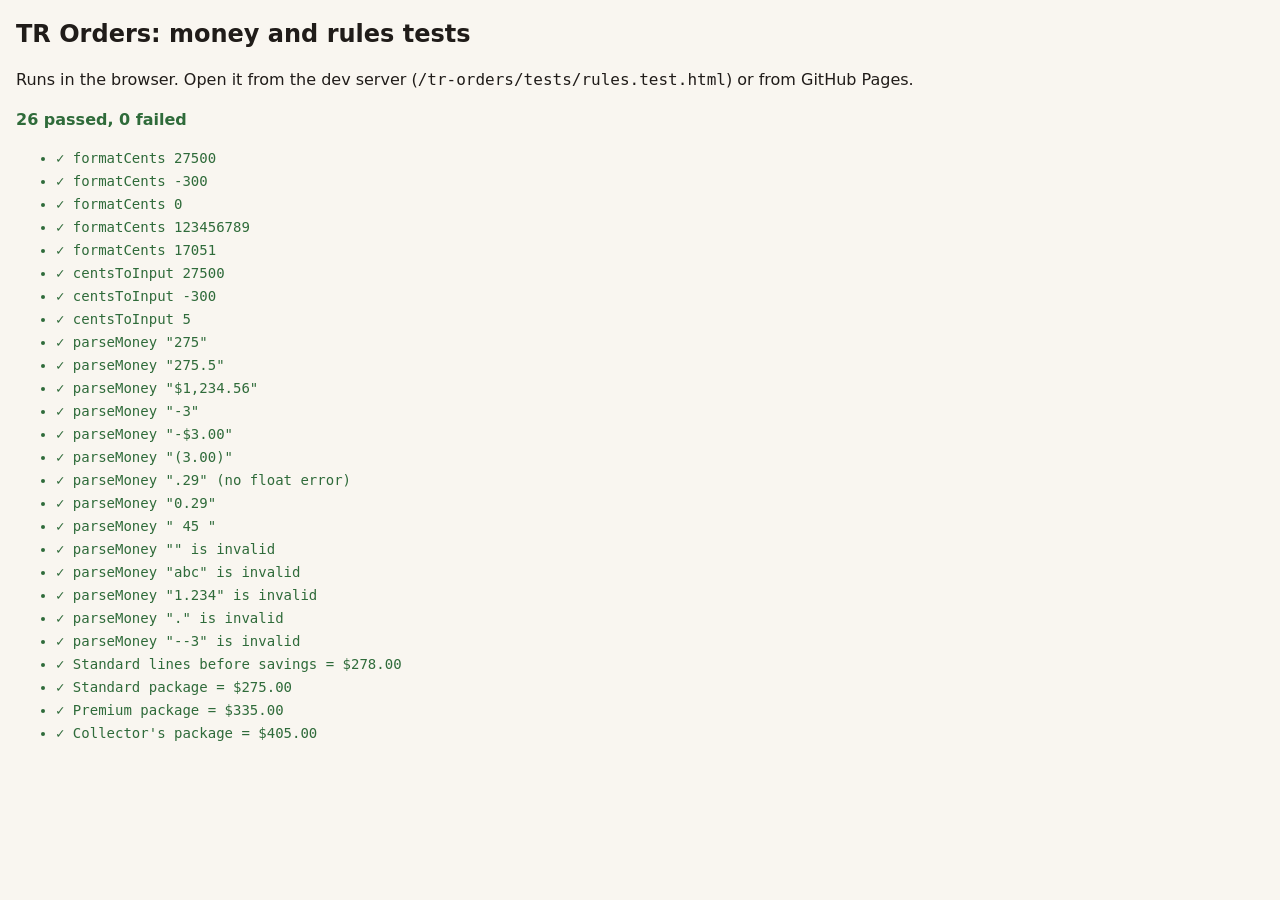
==== tests/rules.test.html @ 29381289 "Milestone 3: catalog and customers Back end (API 0.3.0): customers.save/get/list with phone and emai" ====
<!doctype html>
<html lang="en">
<head>
<meta charset="utf-8">
<meta name="viewport" content="width=device-width, initial-scale=1">
<title>TR Orders Rules Tests</title>
<style>
  body { margin: 0; padding: 16px; background: #F9F6F0; color: #201C19; font: 16px/1.5 -apple-system, system-ui, sans-serif; }
  h1 { font-size: 24px; margin: 0 0 8px; }
  #summary { font-weight: 700; margin: 8px 0 16px; }
  .pass { color: #2F6B3A; } .fail { color: #6E1A1E; }
  li { margin: 2px 0; font-family: ui-monospace, Menlo, monospace; font-size: 14px; }
</style>
</head>
<body>
<h1>TR Orders: money and rules tests</h1>
<p>Runs in the browser. Open it from the dev server (<code>/tr-orders/tests/rules.test.html</code>) or from GitHub Pages.</p>
<div id="summary">Running…</div>
<ul id="results"></ul>
<script type="module">
  import { formatCents, centsToInput, parseMoney, sumCents } from '../js/money.js';

  const results = [];
  const eq = (name, got, want) => results.push({ name, ok: Object.is(got, want) || JSON.stringify(got) === JSON.stringify(want), got, want });

  // formatCents
  eq('formatCents 27500', formatCents(27500), '$275.00');
  eq('formatCents -300', formatCents(-300), '-$3.00');
  eq('formatCents 0', formatCents(0), '$0.00');
  eq('formatCents 123456789', formatCents(123456789), '$1,234,567.89');
  eq('formatCents 17051', formatCents(17051), '$170.51');

  // centsToInput
  eq('centsToInput 27500', centsToInput(27500), '275.00');
  eq('centsToInput -300', centsToInput(-300), '-3.00');
  eq('centsToInput 5', centsToInput(5), '0.05');

  // parseMoney
  eq('parseMoney "275"', parseMoney('275'), 27500);
  eq('parseMoney "275.5"', parseMoney('275.5'), 27550);
  eq('parseMoney "$1,234.56"', parseMoney('$1,234.56'), 123456);
  eq('parseMoney "-3"', parseMoney('-3'), -300);
  eq('parseMoney "-$3.00"', parseMoney('-$3.00'), -300);
  eq('parseMoney "(3.00)"', parseMoney('(3.00)'), -300);
  eq('parseMoney ".29" (no float error)', parseMoney('.29'), 29);
  eq('parseMoney "0.29"', parseMoney('0.29'), 29);
  eq('parseMoney "  45 "', parseMoney('  45 '), 4500);
  eq('parseMoney "" is invalid', parseMoney(''), null);
  eq('parseMoney "abc" is invalid', parseMoney('abc'), null);
  eq('parseMoney "1.234" is invalid', parseMoney('1.234'), null);
  eq('parseMoney "." is invalid', parseMoney('.'), null);
  eq('parseMoney "--3" is invalid', parseMoney('--3'), null);

  // Acceptance 1-3: package totals from the seeded lines (SPEC 14.1)
  const standard = [8500, 1800, 3000, 4000, 4500, 6000, -300].map((amount_cents) => ({ amount_cents }));
  eq('Standard lines before savings = $278.00', sumCents(standard.slice(0, 6)), 27800);
  eq('Standard package = $275.00', sumCents(standard), 27500);
  eq('Premium package = $335.00', sumCents(standard.concat([{ amount_cents: 6000 }])), 33500);
  eq('Collector\'s package = $405.00', sumCents(standard.concat([{ amount_cents: 6000 }, { amount_cents: 7000 }])), 40500);

  const failed = results.filter((r) => !r.ok);
  document.getElementById('results').replaceChildren(...results.map((r) => {
    const li = document.createElement('li');
    li.className = r.ok ? 'pass' : 'fail';
    li.textContent = (r.ok ? '✓ ' : '✗ ') + r.name + (r.ok ? '' : `: got ${JSON.stringify(r.got)}, want ${JSON.stringify(r.want)}`);
    return li;
  }));
  const s = document.getElementById('summary');
  s.textContent = `${results.length - failed.length} passed, ${failed.length} failed`;
  s.className = failed.length ? 'fail' : 'pass';
  window.testResults = { passed: results.length - failed.length, failed: failed.length };
</script>
</body>
</html>
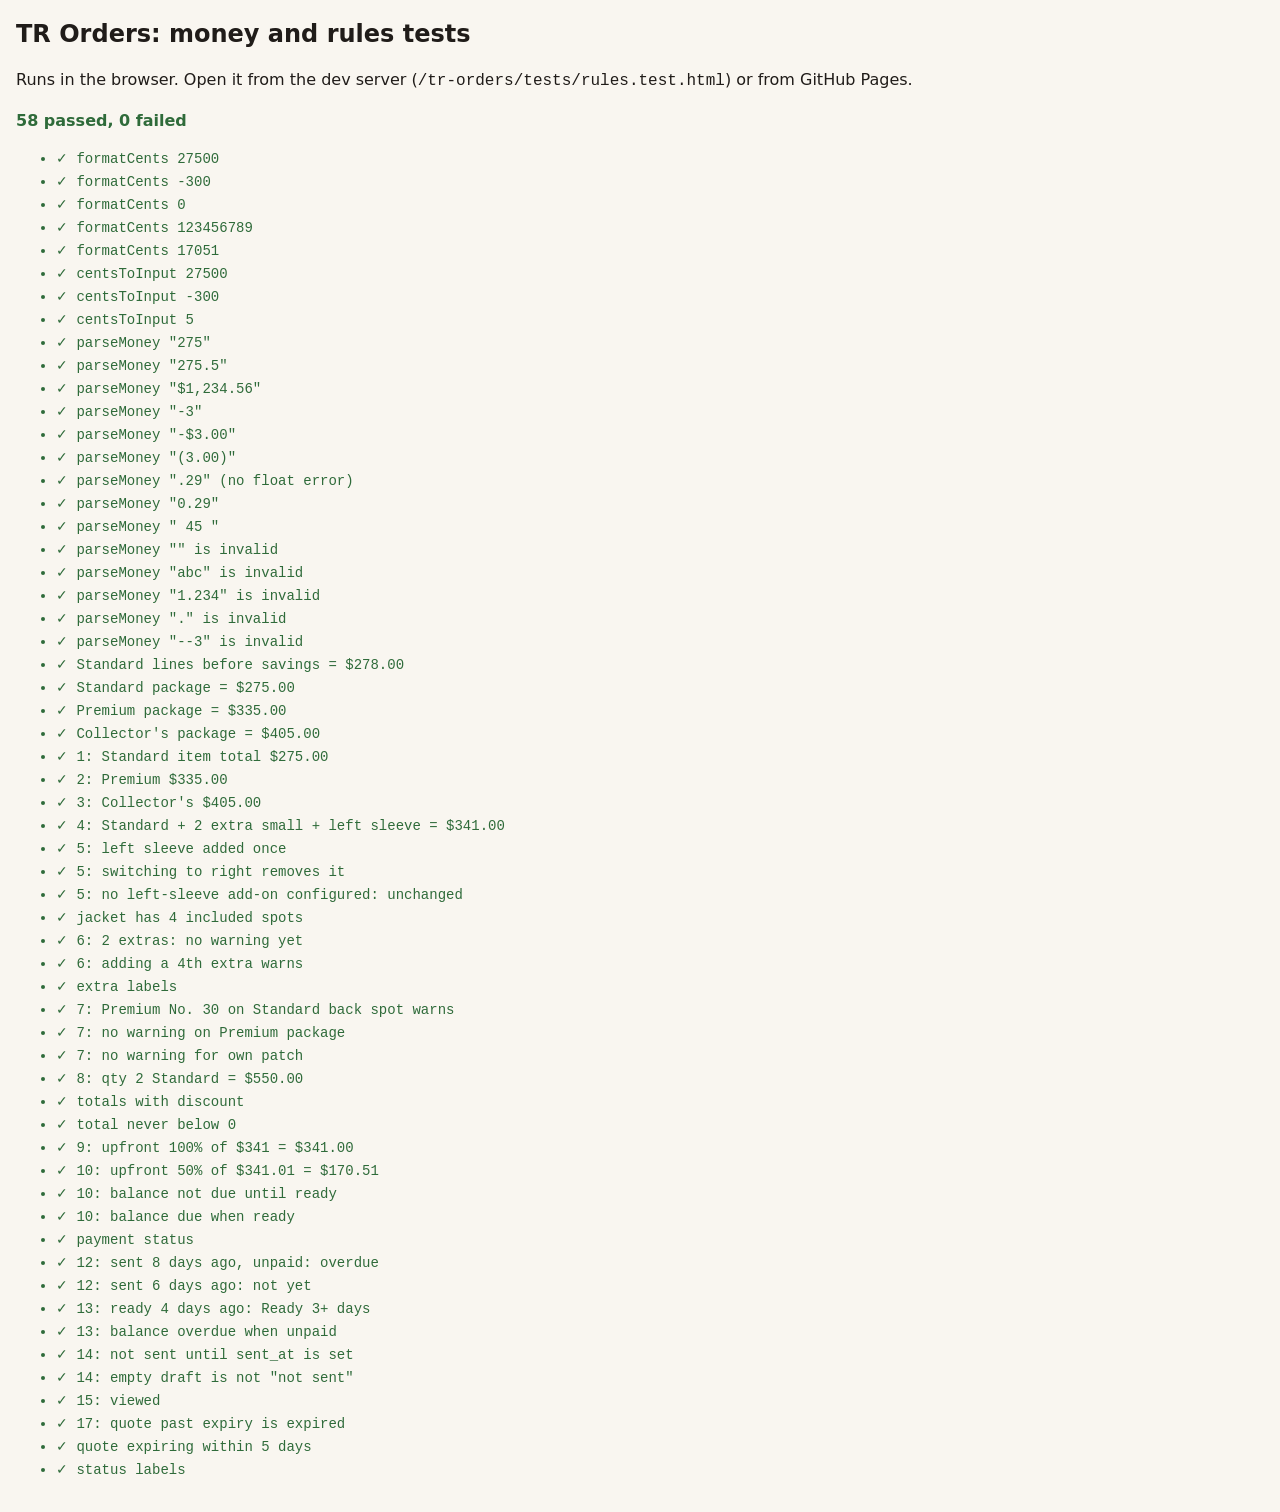
==== commit 92ba1150: "Milestone 4: order editor Back end (API 0.4.0): docs.save (server-side totals, Q-/TR- numbering unde" ====
--- a/tests/rules.test.html
+++ b/tests/rules.test.html
@@ -19,6 +19,11 @@
 <ul id="results"></ul>
 <script type="module">
   import { formatCents, centsToInput, parseMoney, sumCents } from '../js/money.js';
+  import {
+    itemUnitCents, itemTotalCents, computeTotals, upfrontCents, amountDueNow, paymentStatus,
+    effectiveStatus, docFlags, statusInfo, applyLeftSleeve, tierWarnings, needsCustomQuoteWarning,
+    newJacketDetails, extraLabel, DAY_MS
+  } from '../js/rules.js';
 
   const results = [];
   const eq = (name, got, want) => results.push({ name, ok: Object.is(got, want) || JSON.stringify(got) === JSON.stringify(want), got, want });
@@ -58,6 +63,61 @@
   eq('Premium package = $335.00', sumCents(standard.concat([{ amount_cents: 6000 }])), 33500);
   eq('Collector\'s package = $405.00', sumCents(standard.concat([{ amount_cents: 6000 }, { amount_cents: 7000 }])), 40500);
 
+
+  // ---------- rules.js ----------
+  const L = (amount_cents, kind = 'base', addon_id = '') => ({ amount_cents, kind, addon_id, label: 'x' });
+  const standardLines = [L(8500), L(1800), L(3000), L(4000), L(4500), L(6000), L(-300, 'savings')];
+  const premiumLines = standardLines.concat([L(6000, 'upgrade')]);
+  const collectorLines = premiumLines.concat([L(7000, 'upgrade')]);
+  eq('1: Standard item total $275.00', itemTotalCents({ qty: 1, lines: standardLines }), 27500);
+  eq('2: Premium $335.00', itemUnitCents(premiumLines), 33500);
+  eq('3: Collector\'s $405.00', itemUnitCents(collectorLines), 40500);
+  const sleeve = { addon_id: 'A_LS', label: 'Left sleeve surcharge', amount_cents: 1000 };
+  const lookbook = applyLeftSleeve(standardLines.concat([L(2800, 'addon', 'A_XS'), L(2800, 'addon', 'A_XS')]), 'left', sleeve);
+  eq('4: Standard + 2 extra small + left sleeve = $341.00', itemUnitCents(lookbook), 34100);
+  const once = applyLeftSleeve(applyLeftSleeve(standardLines, 'left', sleeve), 'left', sleeve);
+  eq('5: left sleeve added once', once.filter((l) => l.addon_id === 'A_LS').length, 1);
+  eq('5: switching to right removes it', applyLeftSleeve(once, 'right', sleeve).some((l) => l.addon_id === 'A_LS'), false);
+  eq('5: no left-sleeve add-on configured: unchanged', applyLeftSleeve(standardLines, 'left', null), standardLines);
+  const d = newJacketDetails();
+  eq('jacket has 4 included spots', d.spots.map((s) => s.key), ['back', 'left_chest', 'right_chest', 'sleeve']);
+  d.spots.push({ key: 'extra_a' }, { key: 'extra_b' });
+  eq('6: 2 extras: no warning yet', needsCustomQuoteWarning(d), false);
+  d.spots.push({ key: 'extra_c' });
+  eq('6: adding a 4th extra warns', needsCustomQuoteWarning(d), true);
+  eq('extra labels', [0, 1, 2, 3].map(extraLabel), ['Extra A', 'Extra B', 'Extra C', 'Extra D']);
+  const patches = [{ patch_no: '30', tier: 'premium' }, { patch_no: '01', tier: 'standard' }];
+  const d7 = newJacketDetails(); d7.spots[0].patch_no = '30';
+  const w = tierWarnings(d7, standardLines, patches);
+  eq('7: Premium No. 30 on Standard back spot warns', w.map((x) => x.message), ['No. 30 is a Premium patch. Change to Premium package or add an upgrade?']);
+  eq('7: no warning on Premium package', tierWarnings(d7, premiumLines, patches).length, 0);
+  d7.spots[0].own_patch = true;
+  eq('7: no warning for own patch', tierWarnings(d7, standardLines, patches).length, 0);
+  eq('8: qty 2 Standard = $550.00', itemTotalCents({ qty: 2, lines: standardLines }), 55000);
+  eq('totals with discount', computeTotals([{ qty: 1, lines: standardLines }], 2500), { subtotal_cents: 27500, total_cents: 25000 });
+  eq('total never below 0', computeTotals([{ qty: 1, lines: standardLines }], 99999).total_cents, 0);
+  eq('9: upfront 100% of $341 = $341.00', amountDueNow({ total_cents: 34100, upfront_percent: 100, paid_cents: 0 }), 34100);
+  eq('10: upfront 50% of $341.01 = $170.51', upfrontCents(34101, 50), 17051);
+  eq('10: balance not due until ready', amountDueNow({ total_cents: 34101, upfront_percent: 50, paid_cents: 17051, stage: 'in_progress' }), 0);
+  eq('10: balance due when ready', amountDueNow({ total_cents: 34101, upfront_percent: 50, paid_cents: 17051, stage: 'ready' }), 17050);
+  eq('payment status', [paymentStatus(0, 100), paymentStatus(50, 100), paymentStatus(100, 100), paymentStatus(150, 100)], ['unpaid', 'partial', 'paid', 'paid']);
+  const now = Date.parse('2026-11-22T12:00:00-07:00');
+  const iso = (t) => new Date(t).toISOString();
+  const inv = { type: 'invoice', status: 'issued', stage: 'awaiting_payment', total_cents: 34100, paid_cents: 0, upfront_percent: 100 };
+  const S = { unpaid_flag_days: 7, ready_flag_days: 3 };
+  eq('12: sent 8 days ago, unpaid: overdue', docFlags({ ...inv, sent_at: iso(now - 8 * DAY_MS) }, 1, S, now).overdue, true);
+  eq('12: sent 6 days ago: not yet', docFlags({ ...inv, sent_at: iso(now - 6 * DAY_MS) }, 1, S, now).overdue, false);
+  eq('13: ready 4 days ago: Ready 3+ days', docFlags({ ...inv, stage: 'ready', paid_cents: 34100, ready_at: iso(now - 4 * DAY_MS) }, 1, S, now).ready_late, true);
+  eq('13: balance overdue when unpaid', docFlags({ ...inv, stage: 'ready', ready_at: iso(now - 4 * DAY_MS) }, 1, S, now).balance_overdue, true);
+  eq('14: not sent until sent_at is set', docFlags({ ...inv, status: 'draft' }, 1, S, now).not_sent, true);
+  eq('14: empty draft is not "not sent"', docFlags({ ...inv, status: 'draft' }, 0, S, now).not_sent, false);
+  eq('15: viewed', docFlags({ ...inv, first_viewed_at: iso(now) }, 1, S, now).viewed, true);
+  const q = { type: 'quote', status: 'sent', sent_at: iso(now - 31 * DAY_MS), expires_at: iso(now - DAY_MS) };
+  eq('17: quote past expiry is expired', effectiveStatus(q, now), 'expired');
+  eq('quote expiring within 5 days', docFlags({ ...q, expires_at: iso(now + 2 * DAY_MS) }, 1, S, now).quote_expiring, true);
+  eq('status labels', [statusInfo({ type: 'quote', status: 'draft' }).label, statusInfo({ type: 'invoice', status: 'issued', stage: 'ready' }).label,
+    statusInfo({ type: 'invoice', status: 'void', stage: 'awaiting_payment' }).label], ['Draft', 'Ready', 'Void']);
+
   const failed = results.filter((r) => !r.ok);
   document.getElementById('results').replaceChildren(...results.map((r) => {
     const li = document.createElement('li');
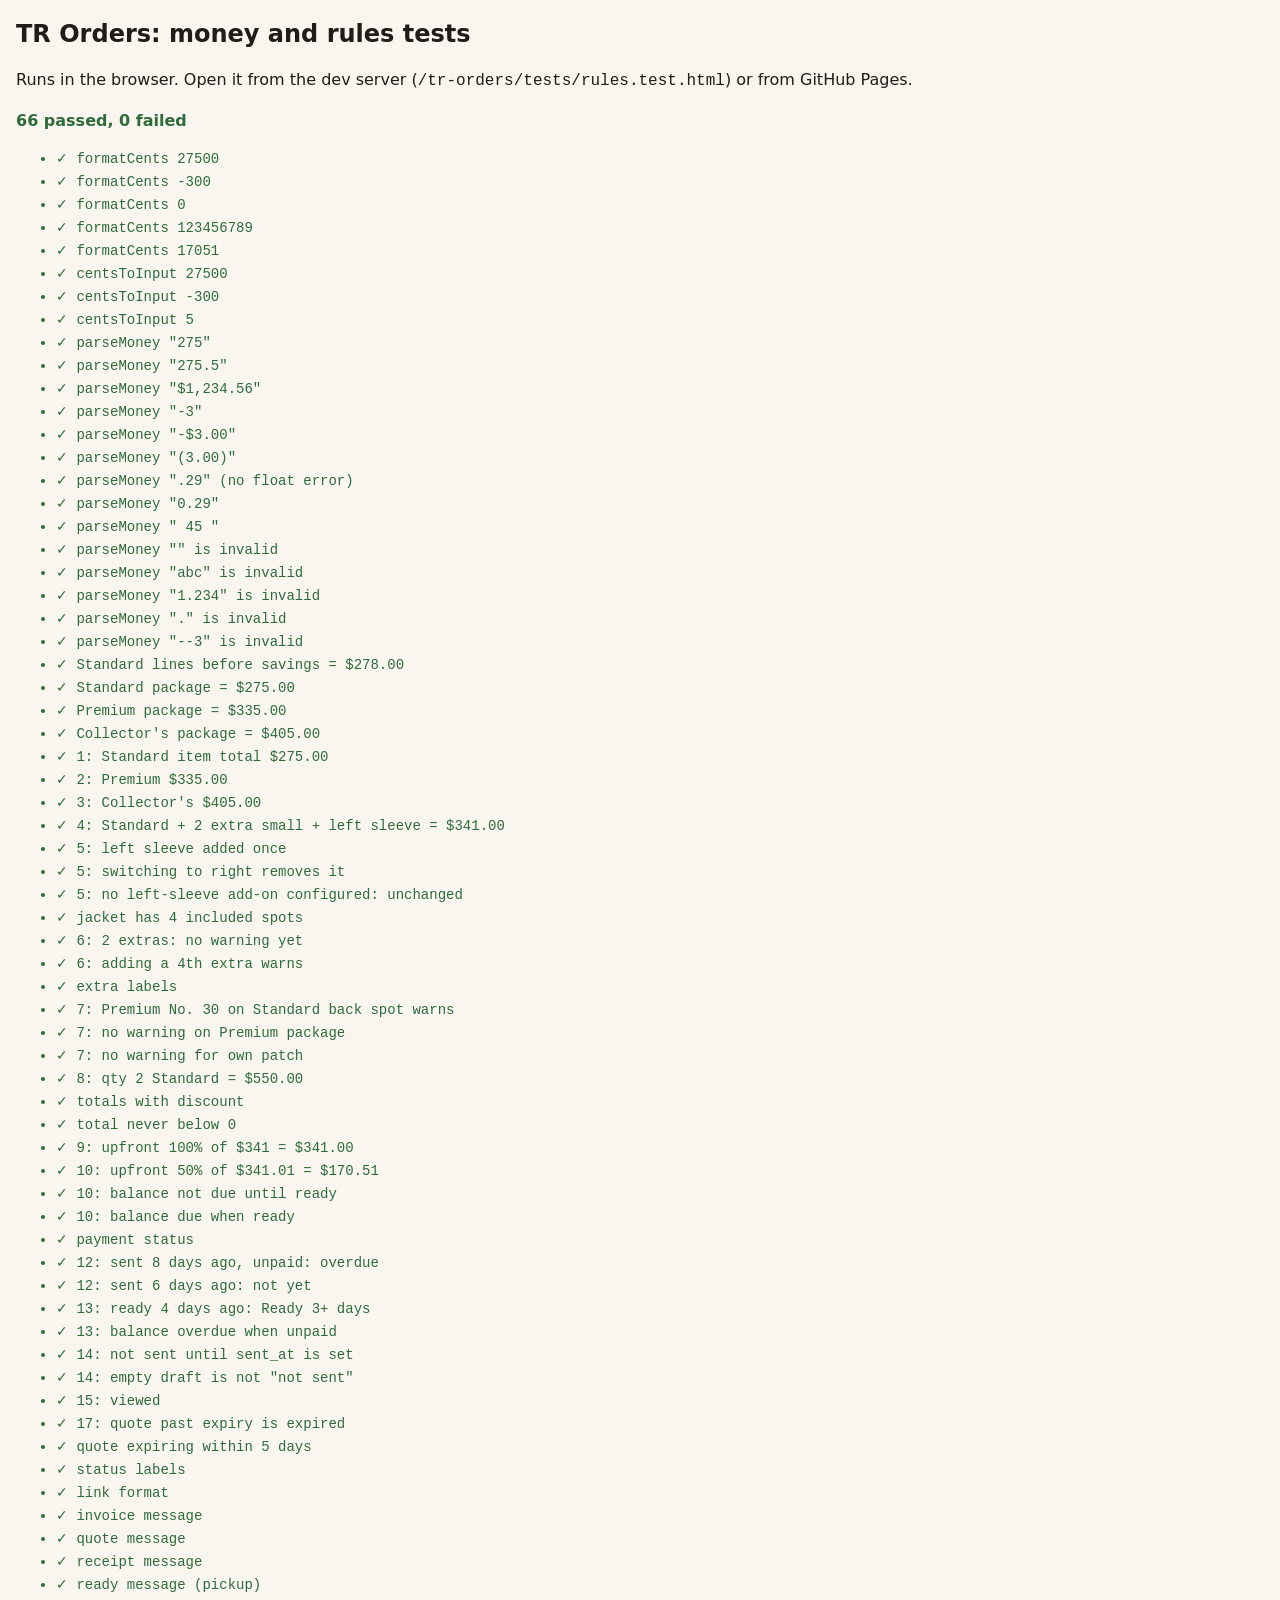
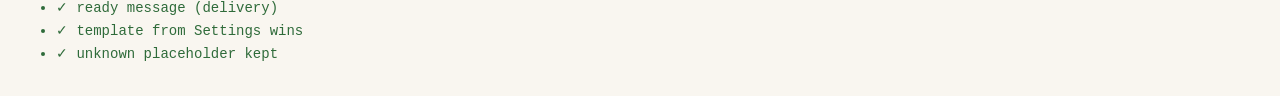
==== commit 04d180d0: "Milestone 6: sending, payments and progress Back end (API 0.6.0): payments.add/void (reaching the up" ====
--- a/tests/rules.test.html
+++ b/tests/rules.test.html
@@ -24,6 +24,7 @@
     effectiveStatus, docFlags, statusInfo, applyLeftSleeve, tierWarnings, needsCustomQuoteWarning,
     newJacketDetails, extraLabel, DAY_MS
   } from '../js/rules.js';
+  import { messageFor, customerLink } from '../js/share.js';
 
   const results = [];
   const eq = (name, got, want) => results.push({ name, ok: Object.is(got, want) || JSON.stringify(got) === JSON.stringify(want), got, want });
@@ -118,6 +119,20 @@
   eq('status labels', [statusInfo({ type: 'quote', status: 'draft' }).label, statusInfo({ type: 'invoice', status: 'issued', stage: 'ready' }).label,
     statusInfo({ type: 'invoice', status: 'void', stage: 'awaiting_payment' }).label], ['Draft', 'Ready', 'Void']);
 
+
+  // ---------- share.js message templates (SPEC 7, 14.5) ----------
+  const mdoc = { number: 'TR-1012', total_cents: 34100, amount_due_cents: 34100, public_id: 'abc', fulfillment: 'pickup' };
+  const cust = { name: 'Denise Carter', phone: '480-555-0199' };
+  const link = customerLink(mdoc);
+  eq('link format', link.endsWith('/view.html?id=abc'), true);
+  eq('invoice message', messageFor('invoice', mdoc, cust, {}), 'Hi Denise, here is your invoice TR-1012 from Terri Renee Evolvé for $341.00. Payment details are on the page: ' + link);
+  eq('quote message', messageFor('quote', { ...mdoc, number: 'Q-1004' }, cust, {}), 'Hi Denise, here is your quote Q-1004 from Terri Renee Evolvé. Review and approve here: ' + link);
+  eq('receipt message', messageFor('receipt', mdoc, cust, {}), 'Thank you, Denise! Your payment for TR-1012 is received: ' + link);
+  eq('ready message (pickup)', messageFor('ready', mdoc, cust, {}), 'Hi Denise, your order TR-1012 is ready! It\'s ready for pickup.');
+  eq('ready message (delivery)', messageFor('ready', { ...mdoc, fulfillment: 'delivery' }, cust, {}), 'Hi Denise, your order TR-1012 is ready! We\'ll be in touch to arrange delivery.');
+  eq('template from Settings wins', messageFor('invoice', mdoc, cust, { msg_invoice: '{name}: {amount_due} due for {number}' }), 'Denise Carter: $341.00 due for TR-1012');
+  eq('unknown placeholder kept', messageFor('invoice', mdoc, cust, { msg_invoice: 'Hi {nickname}' }), 'Hi {nickname}');
+
   const failed = results.filter((r) => !r.ok);
   document.getElementById('results').replaceChildren(...results.map((r) => {
     const li = document.createElement('li');
